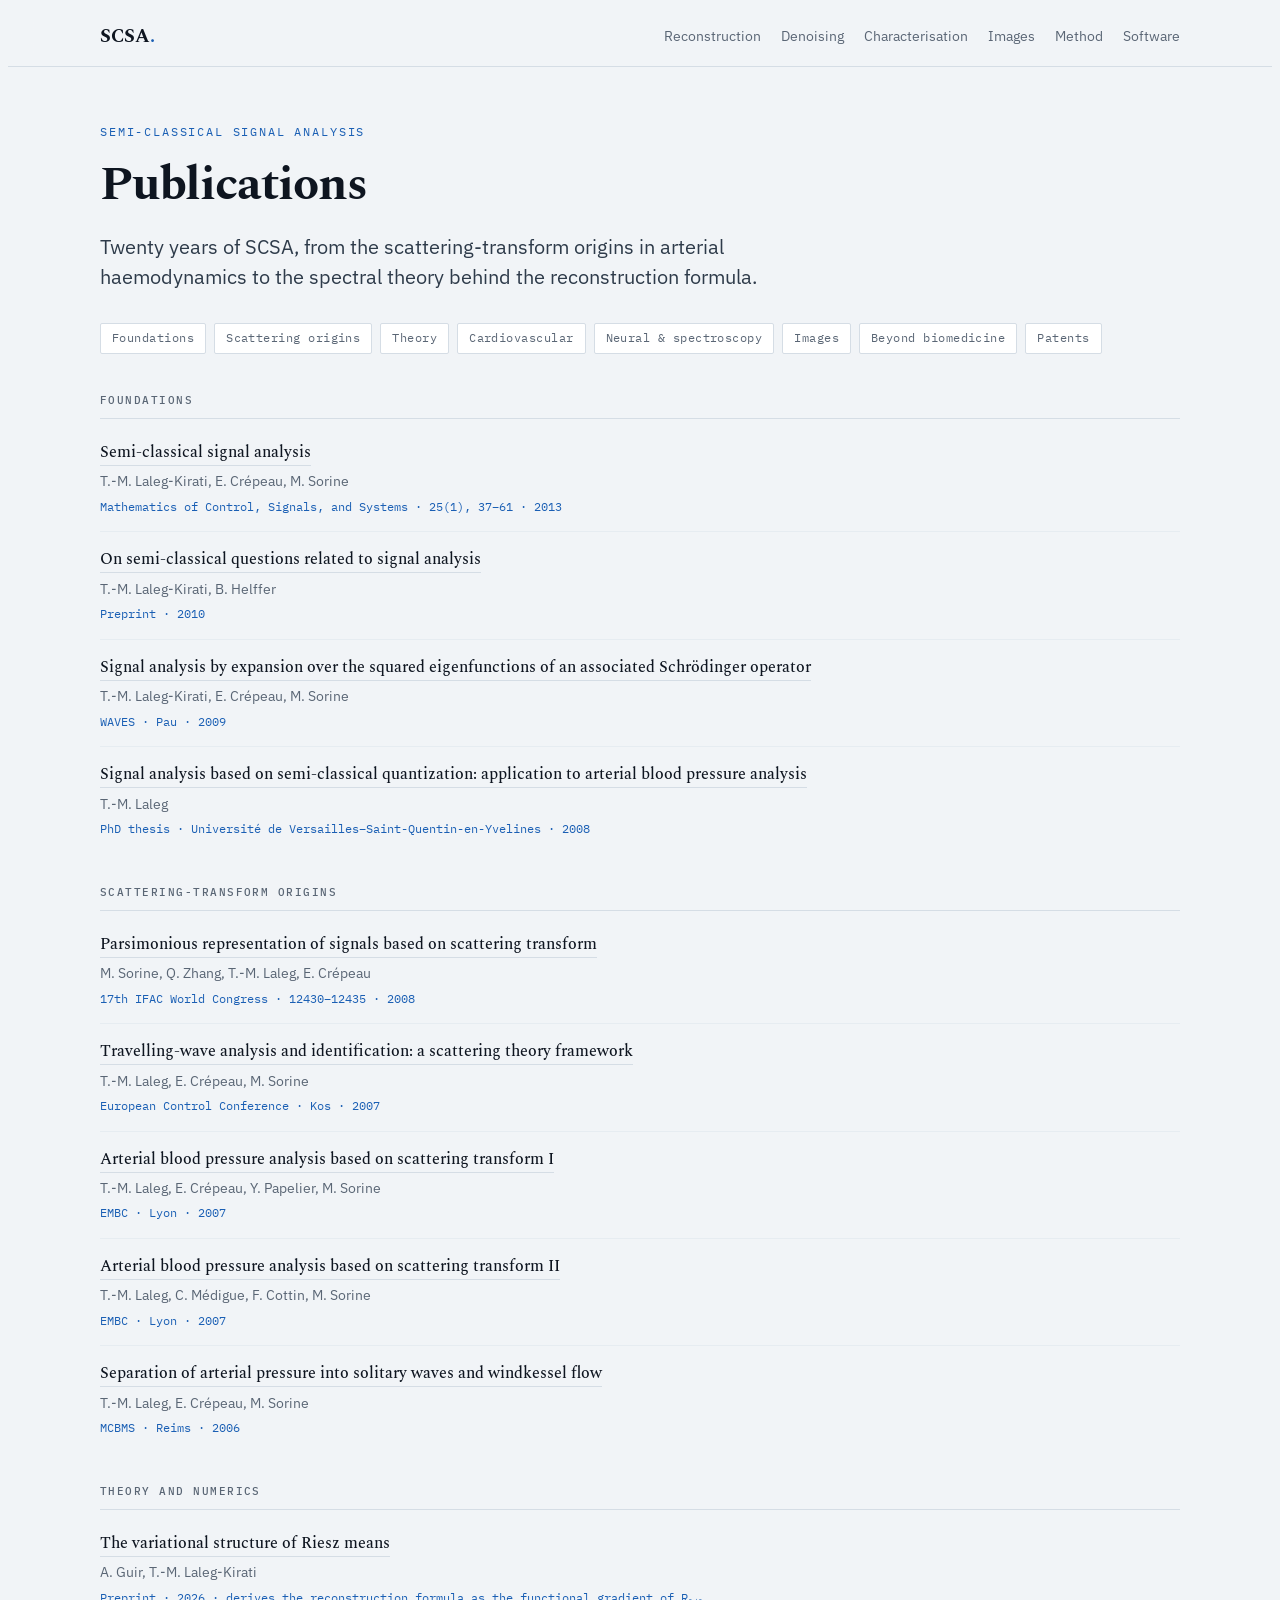
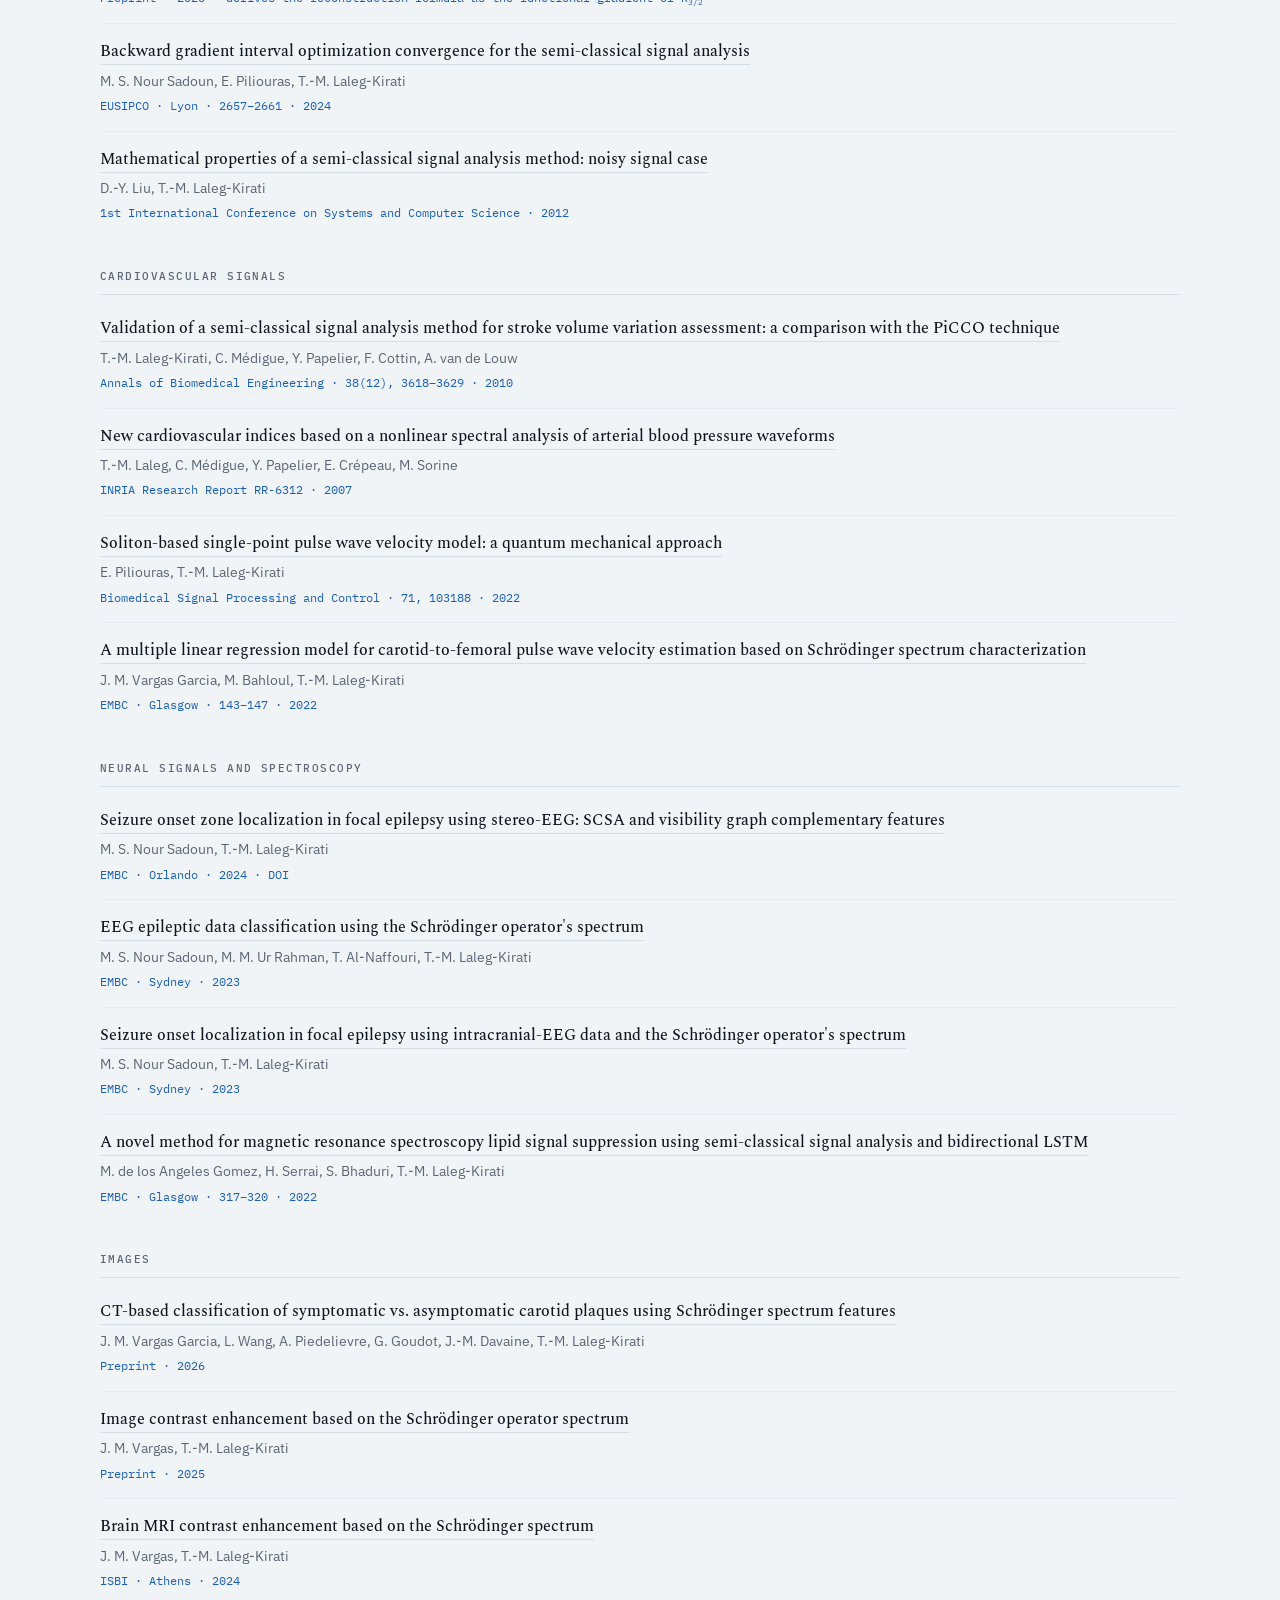
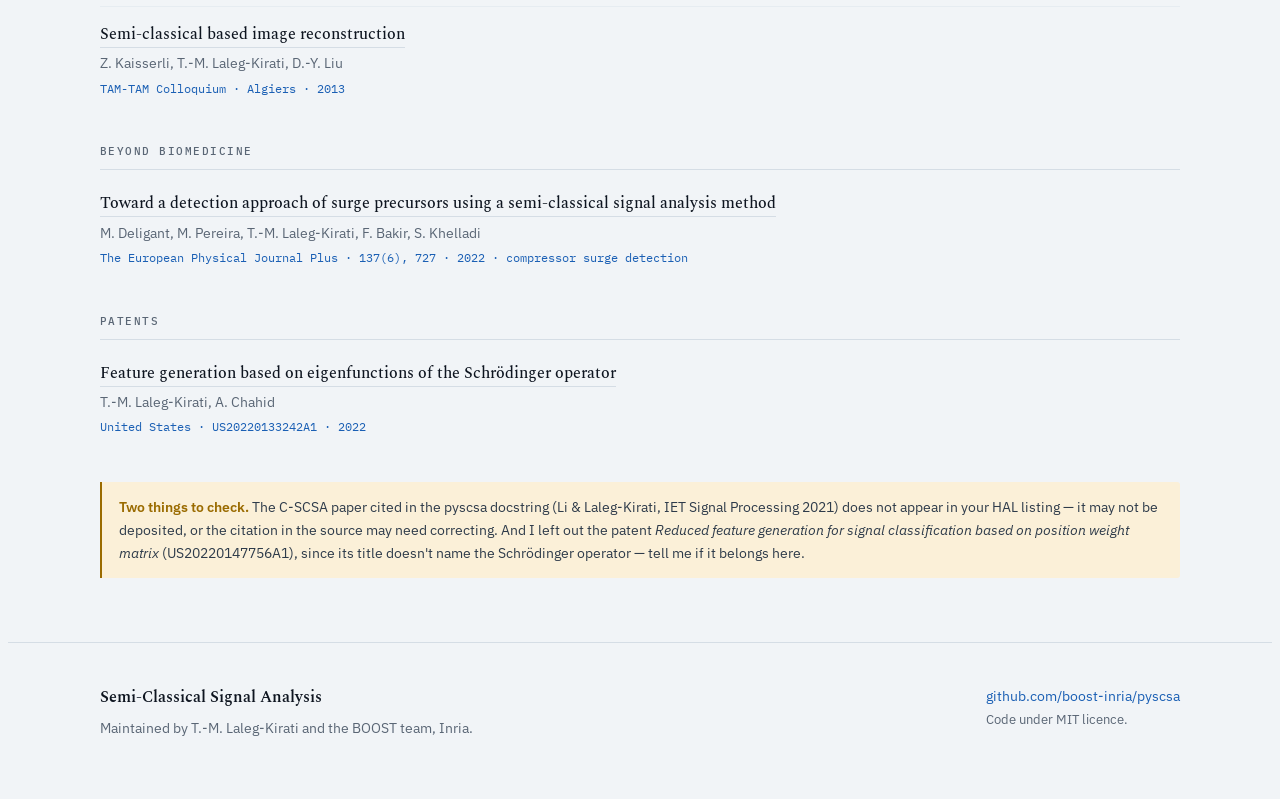
==== publications.html @ a340bfb5 "Add files via upload" ====
<!DOCTYPE html>
<html lang="en">
<head>
<meta charset="utf-8">
<meta name="viewport" content="width=device-width, initial-scale=1, viewport-fit=cover">
<title>SCSA Publications</title>
<meta name="description" content="Complete publication record for Semi-Classical Signal Analysis, 2005 to present.">
<link rel="preconnect" href="https://fonts.googleapis.com">
<link rel="preconnect" href="https://fonts.gstatic.com" crossorigin>
<link rel="stylesheet" href="https://fonts.googleapis.com/css2?family=Spectral:ital,wght@0,400;0,500;0,600;0,700;1,400&family=IBM+Plex+Sans:wght@400;500;600&family=IBM+Plex+Mono:wght@400;500;600&display=swap">
<link rel="stylesheet" href="style.css">

</head>
<body>
<nav class="nav">
  <div class="wrap nav-in">
    <a class="brand" href="index.html">SCSA<em>.</em></a>
    <a class="lnk" href="index.html#recon">Reconstruction</a>
    <a class="lnk" href="index.html#denoise">Denoising</a>
    <a class="lnk" href="index.html#charac">Characterisation</a>
    <a class="lnk" href="index.html#images">Images</a>
    <a class="lnk" href="index.html#method">Method</a>
    <a class="lnk" href="index.html#software">Software</a>
  </div>
</nav>
<header class="hero" style="padding-block:56px 30px">
  <div class="wrap">
    <div class="eyebrow">Semi-Classical Signal Analysis</div>
    <h1 style="font-size:clamp(2rem,4.6vw,3rem);max-width:22ch">Publications</h1>
    <p class="lede">Twenty years of SCSA, from the scattering-transform origins in arterial
      haemodynamics to the spectral theory behind the reconstruction formula.</p>
    <nav class="jump" aria-label="jump to group">
      <a href="#g-foundations">Foundations</a>
      <a href="#g-origins">Scattering origins</a>
      <a href="#g-theory">Theory</a>
      <a href="#g-cardio">Cardiovascular</a>
      <a href="#g-neuro">Neural &amp; spectroscopy</a>
      <a href="#g-images">Images</a>
      <a href="#g-beyond">Beyond biomedicine</a>
      <a href="#g-patents">Patents</a>
    </nav>
  </div>
</header>
<section id="papers" style="border-top:none;padding-top:8px">
  <div class="wrap">
        <div class="pub-group" id="g-foundations">
      <h3>Foundations</h3>
      <div class="pub"><span class="t"><a href="https://dx.doi.org/10.1007/s00498-012-0091-1">Semi-classical signal analysis</a></span>
        <span class="a">T.-M. Laleg-Kirati, E. Crépeau, M. Sorine</span>
        <span class="v">Mathematics of Control, Signals, and Systems · 25(1), 37–61 · 2013</span></div>
      <div class="pub"><span class="t"><a href="https://inria.hal.science/inria-00520773v2">On semi-classical questions related to signal analysis</a></span>
        <span class="a">T.-M. Laleg-Kirati, B. Helffer</span>
        <span class="v">Preprint · 2010</span></div>
      <div class="pub"><span class="t"><a href="https://inria.hal.science/inria-00429507v1">Signal analysis by expansion over the squared eigenfunctions of an associated Schrödinger operator</a></span>
        <span class="a">T.-M. Laleg-Kirati, E. Crépeau, M. Sorine</span>
        <span class="v">WAVES · Pau · 2009</span></div>
      <div class="pub"><span class="t"><a href="https://theses.hal.science/tel-00357309v1">Signal analysis based on semi-classical quantization: application to arterial blood pressure analysis</a></span>
        <span class="a">T.-M. Laleg</span>
        <span class="v">PhD thesis · Université de Versailles–Saint-Quentin-en-Yvelines · 2008</span></div>
    </div>

    <div class="pub-group" id="g-origins">
      <h3>Scattering-transform origins</h3>
      <div class="pub"><span class="t"><a href="https://dx.doi.org/10.3182/20080706-5-KR-1001.02104">Parsimonious representation of signals based on scattering transform</a></span>
        <span class="a">M. Sorine, Q. Zhang, T.-M. Laleg, E. Crépeau</span>
        <span class="v">17th IFAC World Congress · 12430–12435 · 2008</span></div>
      <div class="pub"><span class="t"><a href="https://inria.hal.science/inria-00113626v2">Travelling-wave analysis and identification: a scattering theory framework</a></span>
        <span class="a">T.-M. Laleg, E. Crépeau, M. Sorine</span>
        <span class="v">European Control Conference · Kos · 2007</span></div>
      <div class="pub"><span class="t"><a href="https://inria.hal.science/inria-00139527v2">Arterial blood pressure analysis based on scattering transform I</a></span>
        <span class="a">T.-M. Laleg, E. Crépeau, Y. Papelier, M. Sorine</span>
        <span class="v">EMBC · Lyon · 2007</span></div>
      <div class="pub"><span class="t"><a href="https://inria.hal.science/inria-00139529v2">Arterial blood pressure analysis based on scattering transform II</a></span>
        <span class="a">T.-M. Laleg, C. Médigue, F. Cottin, M. Sorine</span>
        <span class="v">EMBC · Lyon · 2007</span></div>
      <div class="pub"><span class="t"><a href="https://inria.hal.science/inria-00000914v2">Separation of arterial pressure into solitary waves and windkessel flow</a></span>
        <span class="a">T.-M. Laleg, E. Crépeau, M. Sorine</span>
        <span class="v">MCBMS · Reims · 2006</span></div>
    </div>

    <div class="pub-group" id="g-theory">
      <h3>Theory and numerics</h3>
      <div class="pub"><span class="t"><a href="https://hal.science/hal-05659403v1">The variational structure of Riesz means</a></span>
        <span class="a">A. Guir, T.-M. Laleg-Kirati</span>
        <span class="v">Preprint · 2026 · derives the reconstruction formula as the functional gradient of R<sub>3/2</sub></span></div>
      <div class="pub"><span class="t"><a href="https://dx.doi.org/10.23919/EUSIPCO63174.2024.10715029">Backward gradient interval optimization convergence for the semi-classical signal analysis</a></span>
        <span class="a">M. S. Nour Sadoun, E. Piliouras, T.-M. Laleg-Kirati</span>
        <span class="v">EUSIPCO · Lyon · 2657–2661 · 2024</span></div>
      <div class="pub"><span class="t"><a href="https://inria.hal.science/hal-00713408v2">Mathematical properties of a semi-classical signal analysis method: noisy signal case</a></span>
        <span class="a">D.-Y. Liu, T.-M. Laleg-Kirati</span>
        <span class="v">1st International Conference on Systems and Computer Science · 2012</span></div>
    </div>

    <div class="pub-group" id="g-cardio">
      <h3>Cardiovascular signals</h3>
      <div class="pub"><span class="t"><a href="https://dx.doi.org/10.1007/s10439-010-0118-z">Validation of a semi-classical signal analysis method for stroke volume variation assessment: a comparison with the PiCCO technique</a></span>
        <span class="a">T.-M. Laleg-Kirati, C. Médigue, Y. Papelier, F. Cottin, A. van de Louw</span>
        <span class="v">Annals of Biomedical Engineering · 38(12), 3618–3629 · 2010</span></div>
      <div class="pub"><span class="t"><a href="https://inria.hal.science/inria-00175816v2">New cardiovascular indices based on a nonlinear spectral analysis of arterial blood pressure waveforms</a></span>
        <span class="a">T.-M. Laleg, C. Médigue, Y. Papelier, E. Crépeau, M. Sorine</span>
        <span class="v">INRIA Research Report RR-6312 · 2007</span></div>
      <div class="pub"><span class="t"><a href="https://dx.doi.org/10.1016/j.bspc.2021.103188">Soliton-based single-point pulse wave velocity model: a quantum mechanical approach</a></span>
        <span class="a">E. Piliouras, T.-M. Laleg-Kirati</span>
        <span class="v">Biomedical Signal Processing and Control · 71, 103188 · 2022</span></div>
      <div class="pub"><span class="t"><a href="https://dx.doi.org/10.1109/EMBC48229.2022.9871031">A multiple linear regression model for carotid-to-femoral pulse wave velocity estimation based on Schrödinger spectrum characterization</a></span>
        <span class="a">J. M. Vargas Garcia, M. Bahloul, T.-M. Laleg-Kirati</span>
        <span class="v">EMBC · Glasgow · 143–147 · 2022</span></div>
    </div>

    <div class="pub-group" id="g-neuro">
      <h3>Neural signals and spectroscopy</h3>
      <div class="pub"><span class="t"><a href="https://hal.science/hal-05141073v1">Seizure onset zone localization in focal epilepsy using stereo-EEG: SCSA and visibility graph complementary features</a></span>
        <span class="a">M. S. Nour Sadoun, T.-M. Laleg-Kirati</span>
        <span class="v">EMBC · Orlando · 2024 · <a href="https://dx.doi.org/10.1109/embc53108.2024.10782524">DOI</a></span></div>
      <div class="pub"><span class="t"><a href="https://dx.doi.org/10.1109/EMBC40787.2023.10340881">EEG epileptic data classification using the Schrödinger operator's spectrum</a></span>
        <span class="a">M. S. Nour Sadoun, M. M. Ur Rahman, T. Al-Naffouri, T.-M. Laleg-Kirati</span>
        <span class="v">EMBC · Sydney · 2023</span></div>
      <div class="pub"><span class="t"><a href="https://dx.doi.org/10.1109/EMBC40787.2023.10339987">Seizure onset localization in focal epilepsy using intracranial-EEG data and the Schrödinger operator's spectrum</a></span>
        <span class="a">M. S. Nour Sadoun, T.-M. Laleg-Kirati</span>
        <span class="v">EMBC · Sydney · 2023</span></div>
      <div class="pub"><span class="t"><a href="https://dx.doi.org/10.1109/EMBC48229.2022.9871645">A novel method for magnetic resonance spectroscopy lipid signal suppression using semi-classical signal analysis and bidirectional LSTM</a></span>
        <span class="a">M. de los Angeles Gomez, H. Serrai, S. Bhaduri, T.-M. Laleg-Kirati</span>
        <span class="v">EMBC · Glasgow · 317–320 · 2022</span></div>
    </div>

    <div class="pub-group" id="g-images">
      <h3>Images</h3>
      <div class="pub"><span class="t"><a href="https://hal.science/hal-05448176v1">CT-based classification of symptomatic vs. asymptomatic carotid plaques using Schrödinger spectrum features</a></span>
        <span class="a">J. M. Vargas Garcia, L. Wang, A. Piedelievre, G. Goudot, J.-M. Davaine, T.-M. Laleg-Kirati</span>
        <span class="v">Preprint · 2026</span></div>
      <div class="pub"><span class="t"><a href="https://hal.science/hal-05138807v1">Image contrast enhancement based on the Schrödinger operator spectrum</a></span>
        <span class="a">J. M. Vargas, T.-M. Laleg-Kirati</span>
        <span class="v">Preprint · 2025</span></div>
      <div class="pub"><span class="t"><a href="https://dx.doi.org/10.1109/ISBI56570.2024.10635563">Brain MRI contrast enhancement based on the Schrödinger spectrum</a></span>
        <span class="a">J. M. Vargas, T.-M. Laleg-Kirati</span>
        <span class="v">ISBI · Athens · 2024</span></div>
      <div class="pub"><span class="t"><a href="https://inria.hal.science/hal-00795302v2">Semi-classical based image reconstruction</a></span>
        <span class="a">Z. Kaisserli, T.-M. Laleg-Kirati, D.-Y. Liu</span>
        <span class="v">TAM-TAM Colloquium · Algiers · 2013</span></div>
    </div>

    <div class="pub-group" id="g-beyond">
      <h3>Beyond biomedicine</h3>
      <div class="pub"><span class="t"><a href="https://dx.doi.org/10.1140/epjp/s13360-022-02923-0">Toward a detection approach of surge precursors using a semi-classical signal analysis method</a></span>
        <span class="a">M. Deligant, M. Pereira, T.-M. Laleg-Kirati, F. Bakir, S. Khelladi</span>
        <span class="v">The European Physical Journal Plus · 137(6), 727 · 2022 · compressor surge detection</span></div>
    </div>

    <div class="pub-group" id="g-patents">
      <h3>Patents</h3>
      <div class="pub"><span class="t"><a href="https://hal.science/hal-03969837v1">Feature generation based on eigenfunctions of the Schrödinger operator</a></span>
        <span class="a">T.-M. Laleg-Kirati, A. Chahid</span>
        <span class="v">United States · US20220133242A1 · 2022</span></div>
    </div>

    <div class="todo"><b>Two things to check.</b> The C-SCSA paper cited in the pyscsa docstring
      (Li &amp; Laleg-Kirati, IET Signal Processing 2021) does not appear in your HAL listing — it may
      not be deposited, or the citation in the source may need correcting. And I left out the patent
      <i>Reduced feature generation for signal classification based on position weight matrix</i>
      (US20220147756A1), since its title doesn't name the Schrödinger operator — tell me if it belongs
      here.</div>
  </div>
</section>
<footer>
  <div class="wrap foot-in">
    <div><div style="font-family:var(--serif);font-weight:600;color:var(--ink);font-size:1.02rem;margin-bottom:5px">Semi-Classical Signal Analysis</div>
      <div>Maintained by T.-M. Laleg-Kirati and the BOOST team, Inria.</div></div>
    <div><a href="https://github.com/boost-inria/pyscsa">github.com/boost-inria/pyscsa</a><br>
      <span style="font-size:.82rem">Code under MIT licence.</span></div>
  </div>
</footer>

</body>
</html>
---- style.css ----
:root{
  --ground:#F1F4F7; --surface:#FFFFFF; --surface-2:#E7ECF1;
  --ink:#0E1520; --ink-soft:#2E3B4A; --muted:#5A6675;
  --line:#D5DDE5; --line-soft:#E6ECF1;
  --accent:#1A5FB4; --accent-soft:#E2EDF9;
  --accent-2:#C1440E; --accent-2-soft:#F9E8E0;
  --warn:#9A6B00; --warn-soft:#FBF0D8;
  --panel:#0A0F17; --panel-2:#101823; --panel-3:#16202D; --panel-line:#1F2C3B;
  --panel-ink:#DCE6F0; --panel-muted:#76889C;
  --c1:#57C4F5; --c2:#43D1C0; --c3:#67E3A0; --c4:#9FAEF7; --c5:#CE8CEA; --c6:#F5A76B;
  --shadow:0 1px 2px rgba(14,21,32,.04),0 10px 30px -16px rgba(14,21,32,.22);
  --shadow-lg:0 2px 4px rgba(14,21,32,.06),0 24px 60px -28px rgba(14,21,32,.4);
  --mono:"IBM Plex Mono",ui-monospace,SFMono-Regular,Menlo,monospace;
  --sans:"IBM Plex Sans",system-ui,-apple-system,"Segoe UI",sans-serif;
  --serif:"Spectral",Georgia,"Times New Roman",serif;
}
@media (prefers-color-scheme:dark){:root:not([data-theme="light"]){
  --ground:#090D13; --surface:#111A24; --surface-2:#18222E;
  --ink:#E7EDF4; --ink-soft:#BFCAD7; --muted:#8A98A8;
  --line:#233040; --line-soft:#1A2531;
  --accent:#68A8EC; --accent-soft:#122539;
  --accent-2:#F0855A; --accent-2-soft:#2E1A12;
  --warn:#D9A441; --warn-soft:#2A2213;
  --shadow:0 1px 2px rgba(0,0,0,.5),0 10px 30px -16px rgba(0,0,0,.8);
  --shadow-lg:0 2px 4px rgba(0,0,0,.5),0 24px 60px -28px rgba(0,0,0,.9);
}}
:root[data-theme="dark"]{
  --ground:#090D13; --surface:#111A24; --surface-2:#18222E;
  --ink:#E7EDF4; --ink-soft:#BFCAD7; --muted:#8A98A8;
  --line:#233040; --line-soft:#1A2531;
  --accent:#68A8EC; --accent-soft:#122539;
  --accent-2:#F0855A; --accent-2-soft:#2E1A12;
  --warn:#D9A441; --warn-soft:#2A2213;
  --shadow:0 1px 2px rgba(0,0,0,.5),0 10px 30px -16px rgba(0,0,0,.8);
  --shadow-lg:0 2px 4px rgba(0,0,0,.5),0 24px 60px -28px rgba(0,0,0,.9);
}
*{box-sizing:border-box}
body{background:var(--ground);color:var(--ink);font-family:var(--sans);font-size:16px;line-height:1.62;-webkit-font-smoothing:antialiased}
.wrap{max-width:1120px;margin:0 auto;padding-inline:20px}

.nav{position:sticky;top:env(safe-area-inset-top,0px);z-index:50;background:color-mix(in srgb,var(--ground) 86%,transparent);backdrop-filter:blur(12px);border-bottom:1px solid var(--line)}
.nav-in{display:flex;align-items:center;gap:20px;min-height:58px;flex-wrap:wrap}
.brand{font-family:var(--serif);font-weight:700;font-size:19px;color:var(--ink);text-decoration:none;margin-right:auto;letter-spacing:-.015em}
.brand em{font-style:normal;color:var(--accent)}
.nav a.lnk{font-size:13.5px;color:var(--muted);text-decoration:none;padding:4px 0;border-bottom:1.5px solid transparent;transition:color .14s,border-color .14s}
.nav a.lnk:hover{color:var(--accent);border-bottom-color:var(--accent)}

.hero{padding-block:70px 46px}
.eyebrow{font-family:var(--mono);font-size:11.5px;letter-spacing:.16em;text-transform:uppercase;color:var(--accent);margin-bottom:18px}
h1{font-family:var(--serif);font-weight:700;letter-spacing:-.025em;font-size:clamp(2.3rem,5.8vw,3.9rem);line-height:1.04;margin:0 0 22px;text-wrap:balance;max-width:17ch}
h1 em{font-style:italic;font-weight:400;color:var(--accent)}
.lede{font-size:clamp(1.05rem,2.1vw,1.24rem);color:var(--ink-soft);max-width:60ch;margin:0 0 30px;line-height:1.56}
.lede b{color:var(--ink);font-weight:600}
.hero-formula{display:flex;align-items:center;gap:18px;flex-wrap:wrap;padding-top:26px;border-top:1px solid var(--line)}
.hero-formula .eq{font-family:var(--serif);font-size:1.38rem;white-space:nowrap}
.hero-formula .cap{font-family:var(--mono);font-size:11px;color:var(--muted);letter-spacing:.08em;text-transform:uppercase}
sub,sup{font-size:.66em}

section{padding-block:64px;border-top:1px solid var(--line)}
.sec-head{margin-bottom:32px;max-width:72ch}
.sec-num{font-family:var(--mono);font-size:11.5px;letter-spacing:.16em;color:var(--accent);text-transform:uppercase;display:block;margin-bottom:10px}
h2{font-family:var(--serif);font-weight:600;letter-spacing:-.018em;font-size:clamp(1.65rem,3.3vw,2.3rem);line-height:1.12;margin:0 0 12px;text-wrap:balance}
h3{font-family:var(--serif);font-weight:600;font-size:1.18rem;margin:0 0 9px;letter-spacing:-.01em}
.sec-sub{color:var(--muted);margin:0;font-size:1rem}
p{margin:0 0 15px}p:last-child{margin-bottom:0}

/* instrument */
.instrument{background:var(--panel);border-radius:6px;box-shadow:var(--shadow-lg);overflow:hidden;color:var(--panel-ink)}
.ibar{display:flex;gap:24px;align-items:center;flex-wrap:wrap;padding:15px 20px;background:var(--panel-2);border-bottom:1px solid var(--panel-line)}
.grp{display:flex;gap:5px;flex-wrap:wrap;align-items:center}
.grp>.glab{font-family:var(--mono);font-size:10.5px;letter-spacing:.11em;text-transform:uppercase;color:var(--panel-muted);margin-right:3px}
.pbtn{font-family:var(--sans);font-size:12.5px;font-weight:500;padding:6px 13px;border-radius:3px;cursor:pointer;background:transparent;color:var(--panel-muted);border:1px solid var(--panel-line);transition:all .14s}
.pbtn:hover{border-color:var(--c1);color:var(--c1)}
.pbtn[aria-pressed="true"]{background:var(--c1);border-color:var(--c1);color:#06111C;font-weight:600}
.pbtn.act{border-color:var(--c3);color:var(--c3)}
.pbtn.act:hover{background:var(--c3);color:#06111C}
.ctl{display:flex;align-items:center;gap:11px;flex:1 1 220px;min-width:0}
.ctl label{font-family:var(--mono);font-size:11.5px;color:var(--panel-muted);white-space:nowrap;letter-spacing:.05em}
.slider{flex:1;min-width:80px;cursor:pointer;accent-color:var(--c1);background:transparent}
.val{font-family:var(--mono);font-size:13px;color:var(--panel-ink);min-width:52px;text-align:right;font-variant-numeric:tabular-nums}
.pbtn:focus-visible,.slider:focus-visible{outline:2px solid var(--c1);outline-offset:2px}
.panels{padding:18px 20px 4px}
.ptitle{display:flex;justify-content:space-between;align-items:baseline;gap:14px;flex-wrap:wrap;margin-bottom:8px}
.ptitle .nm{font-family:var(--mono);font-size:11px;letter-spacing:.12em;text-transform:uppercase;color:var(--panel-muted)}
.legend{display:flex;gap:15px;flex-wrap:wrap}
.lg{display:inline-flex;align-items:center;gap:6px;font-size:11.5px;color:var(--panel-muted);font-family:var(--mono)}
.sw{width:16px;height:2.5px;border-radius:2px;flex:none}
.sw.dash{background:repeating-linear-gradient(90deg,currentColor 0 4px,transparent 4px 7px)}
canvas{display:block;width:100%;height:auto;max-width:100%}
.cwrap{margin-bottom:20px}
.duo{display:grid;grid-template-columns:1fr 1fr;gap:20px}
.flag{display:inline-flex;align-items:center;gap:7px;font-family:var(--mono);font-size:11px;letter-spacing:.06em;padding:3px 9px;border-radius:2px;text-transform:uppercase}
.flag.ok{background:rgba(103,227,160,.15);color:#67E3A0}
.flag.warn{background:rgba(245,167,107,.16);color:#F5A76B}
.flag.idle{background:rgba(124,141,163,.14);color:var(--panel-muted)}
.readouts{display:grid;grid-template-columns:repeat(auto-fit,minmax(132px,1fr));gap:1px;background:var(--panel-line);border-top:1px solid var(--panel-line)}
.ro{background:var(--panel-2);padding:14px 20px}
.ro .k{font-family:var(--mono);font-size:10px;letter-spacing:.11em;text-transform:uppercase;color:var(--panel-muted);display:block;margin-bottom:4px}
.ro .v{font-family:var(--mono);font-size:1.3rem;font-weight:500;color:var(--panel-ink);font-variant-numeric:tabular-nums;line-height:1.15}
.ro .v small{font-size:.58em;color:var(--panel-muted);font-weight:400}
.ro.hl .v{color:var(--c3)}
.inote{padding:14px 20px;background:var(--panel-3);font-size:13px;color:var(--panel-muted);line-height:1.55;border-top:1px solid var(--panel-line)}
.inote b{color:var(--panel-ink);font-weight:500}
.imgrow{display:grid;grid-template-columns:1fr 1fr;gap:20px;padding:18px 20px 6px}
.imgbox{text-align:center}
.imgbox img{width:100%;max-width:280px;image-rendering:pixelated;border:1px solid var(--panel-line);border-radius:3px;background:#000}
.imgbox .cap{font-family:var(--mono);font-size:11px;letter-spacing:.09em;text-transform:uppercase;color:var(--panel-muted);margin-top:9px;display:block}

/* provenance strip */
.prov{display:flex;gap:10px;align-items:flex-start;background:var(--accent-soft);border-left:2px solid var(--accent);padding:13px 16px;font-size:.86rem;color:var(--ink-soft);border-radius:0 3px 3px 0;margin-top:20px}
.prov code{font-family:var(--mono);font-size:.92em;background:var(--surface);padding:1px 5px;border-radius:2px}

/* steps + tiers */
.steps{display:grid;grid-template-columns:repeat(3,1fr);border-top:1px solid var(--line)}
.step{padding:26px 26px 26px 0;border-right:1px solid var(--line)}
.step:last-child{border-right:none;padding-right:0}
.step:not(:first-child){padding-left:26px}
.step .n{font-family:var(--mono);font-size:11px;letter-spacing:.14em;color:var(--accent);display:block;margin-bottom:10px}
.step h3{font-size:1.05rem;margin-bottom:7px}
.step p{font-size:.92rem;color:var(--muted)}
.tiers{display:grid;grid-template-columns:1fr 1fr;border:1px solid var(--line);border-radius:5px;overflow:hidden;background:var(--surface)}
.tier{padding:32px 30px 34px}
.tier.math{background:var(--surface-2);border-left:1px solid var(--line)}
.tier-tag{font-family:var(--mono);font-size:10px;letter-spacing:.14em;text-transform:uppercase;display:inline-block;padding:4px 9px;border-radius:2px;margin-bottom:16px;font-weight:500}
.tier-tag.plain{background:var(--accent-soft);color:var(--accent)}
.tier-tag.tech{background:var(--accent-2-soft);color:var(--accent-2)}
.tier p{font-size:.95rem}
.pull{font-family:var(--serif);font-size:1.2rem;line-height:1.42;color:var(--ink);font-style:italic;margin:0 0 18px;text-wrap:balance}
.eqblock{font-family:var(--serif);font-size:1.08rem;text-align:center;padding:16px 12px;margin:18px 0;background:var(--surface);border:1px solid var(--line);border-radius:3px;overflow-x:auto}
.deflist{margin:18px 0 0;padding:0;list-style:none;font-size:.87rem}
.deflist li{display:flex;gap:12px;padding:6px 0;border-top:1px solid var(--line-soft)}
.deflist .sym{font-family:var(--serif);color:var(--accent);min-width:36px;font-style:italic;flex:none}
.deflist .txt{color:var(--muted)}
.apps{display:grid;grid-template-columns:repeat(auto-fit,minmax(230px,1fr));gap:1px;background:var(--line);border:1px solid var(--line);border-radius:5px;overflow:hidden}
.app{background:var(--surface);padding:24px 22px}
.app .tagline{font-family:var(--mono);font-size:10px;letter-spacing:.12em;text-transform:uppercase;color:var(--accent);margin-bottom:9px}
.app h3{font-size:1.03rem;margin-bottom:7px}
.app p{font-size:.9rem;color:var(--muted)}
.sw-grid{display:grid;grid-template-columns:repeat(auto-fit,minmax(240px,1fr));gap:18px}
.sw-card{background:var(--surface);border:1px solid var(--line);border-radius:5px;padding:22px;display:flex;flex-direction:column;gap:9px;transition:border-color .15s,transform .15s}
.sw-card:hover{border-color:var(--accent);transform:translateY(-2px)}
.sw-card .lang{font-family:var(--mono);font-size:10.5px;letter-spacing:.12em;text-transform:uppercase;color:var(--accent-2)}
.sw-card h3{font-size:1.04rem;margin:0}
.sw-card p{font-size:.88rem;color:var(--muted);flex:1}
.sw-card a{font-family:var(--mono);font-size:12px;color:var(--accent);text-decoration:none;border-bottom:1px solid currentColor;align-self:flex-start;padding-bottom:1px}
.pub-group{margin-bottom:30px}.pub-group:last-child{margin-bottom:0}
.pub-group>h3{font-family:var(--mono);font-size:10.5px;font-weight:500;letter-spacing:.14em;text-transform:uppercase;color:var(--muted);margin-bottom:6px;padding-bottom:9px;border-bottom:1px solid var(--line)}
.pub{padding:15px 0;border-bottom:1px solid var(--line-soft);font-size:.94rem}
.pub:last-child{border-bottom:none}
.pub .t{color:var(--ink);font-weight:500;display:block;margin-bottom:3px;font-family:var(--serif);font-size:1.02rem}
.pub .t a{color:inherit;text-decoration:none;border-bottom:1px solid var(--line);transition:color .14s,border-color .14s}
.pub .t a:hover{color:var(--accent);border-bottom-color:var(--accent)}
.pub .v a{color:var(--accent);text-decoration:none;border-bottom:1px solid transparent}
.pub .v a:hover{border-bottom-color:currentColor}
.pub .a{color:var(--muted);font-size:.87rem}
.pub .v{font-family:var(--mono);font-size:11.5px;color:var(--accent);display:block;margin-top:4px}
.todo{background:var(--warn-soft);border-left:2px solid var(--warn);padding:14px 17px;font-size:.88rem;color:var(--ink-soft);margin-top:20px;border-radius:0 3px 3px 0}
.todo b{color:var(--warn);font-weight:600}
.people{display:grid;grid-template-columns:repeat(auto-fill,minmax(220px,1fr));gap:1px;background:var(--line);border:1px solid var(--line);border-radius:5px;overflow:hidden}
.person{background:var(--surface);padding:15px 18px;display:flex;flex-direction:column;gap:2px}
.person .nm{font-family:var(--serif);font-size:1rem;color:var(--ink);font-weight:500;line-height:1.3}
.person .ar{font-family:var(--mono);font-size:10.5px;letter-spacing:.05em;color:var(--muted)}
footer{padding-block:42px 52px;font-size:.87rem;color:var(--muted);border-top:1px solid var(--line)}
.foot-in{display:flex;justify-content:space-between;gap:24px;flex-wrap:wrap;align-items:flex-start}
footer a{color:var(--accent);text-decoration:none;border-bottom:1px solid transparent}
footer a:hover{border-bottom-color:currentColor}
@media (max-width:820px){
  .tiers,.duo,.imgrow{grid-template-columns:1fr}
  .tier.math{border-left:none;border-top:1px solid var(--line)}
  .steps{grid-template-columns:1fr}
  .step{border-right:none;border-bottom:1px solid var(--line);padding:22px 0}
  .step:not(:first-child){padding-left:0}
  .step:last-child{border-bottom:none}
  section{padding-block:46px}.hero{padding-block:46px 32px}
}
@media (prefers-reduced-motion:reduce){*{transition:none!important;animation:none!important}}

/* ---- multi-page additions ---- */
.morelink{font-family:var(--mono);font-size:13px;color:var(--accent);text-decoration:none;
  border-bottom:1px solid currentColor;padding-bottom:2px}
.morelink:hover{color:var(--accent-2)}
.jump{display:flex;flex-wrap:wrap;gap:8px;margin-top:24px}
.jump a{font-family:var(--mono);font-size:11.5px;letter-spacing:.04em;color:var(--muted);
  text-decoration:none;border:1px solid var(--line);border-radius:2px;padding:5px 11px;
  transition:all .14s;background:var(--surface)}
.jump a:hover{color:var(--accent);border-color:var(--accent)}
.pub-group{scroll-margin-top:80px}
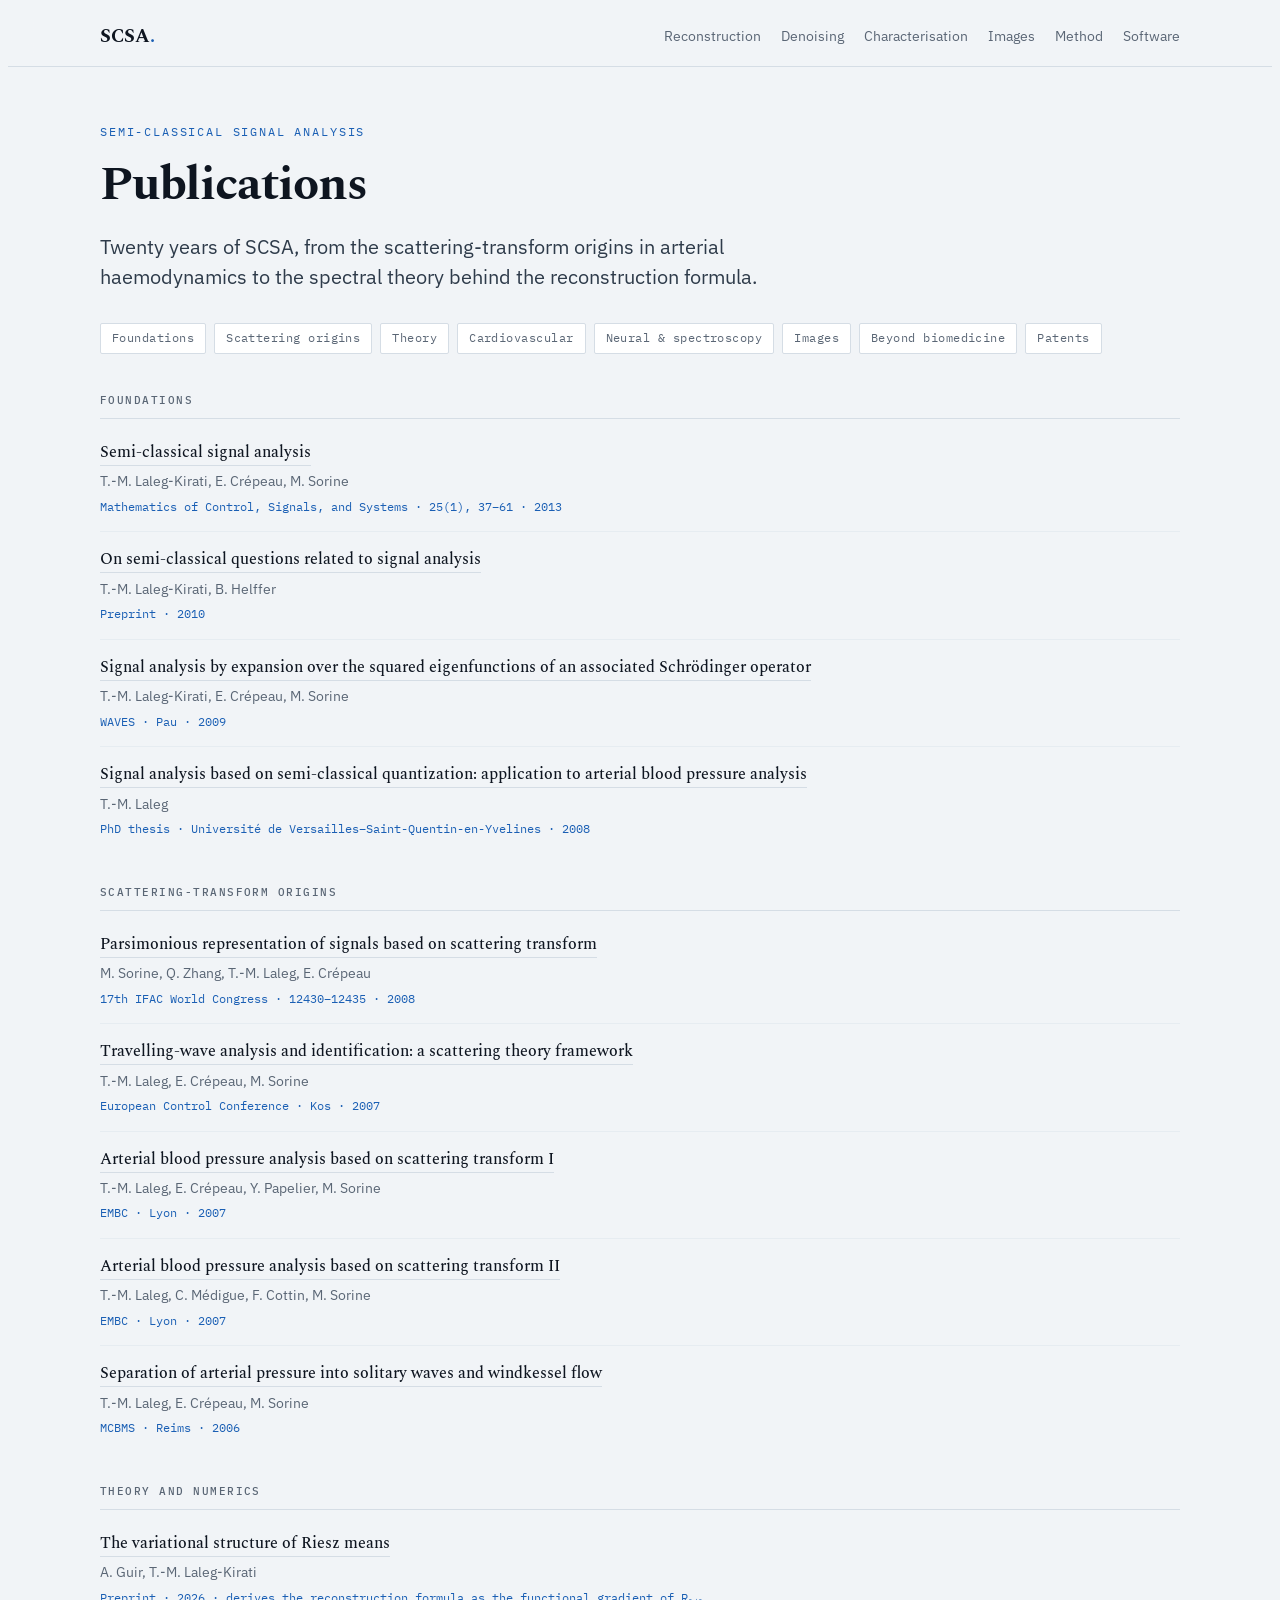
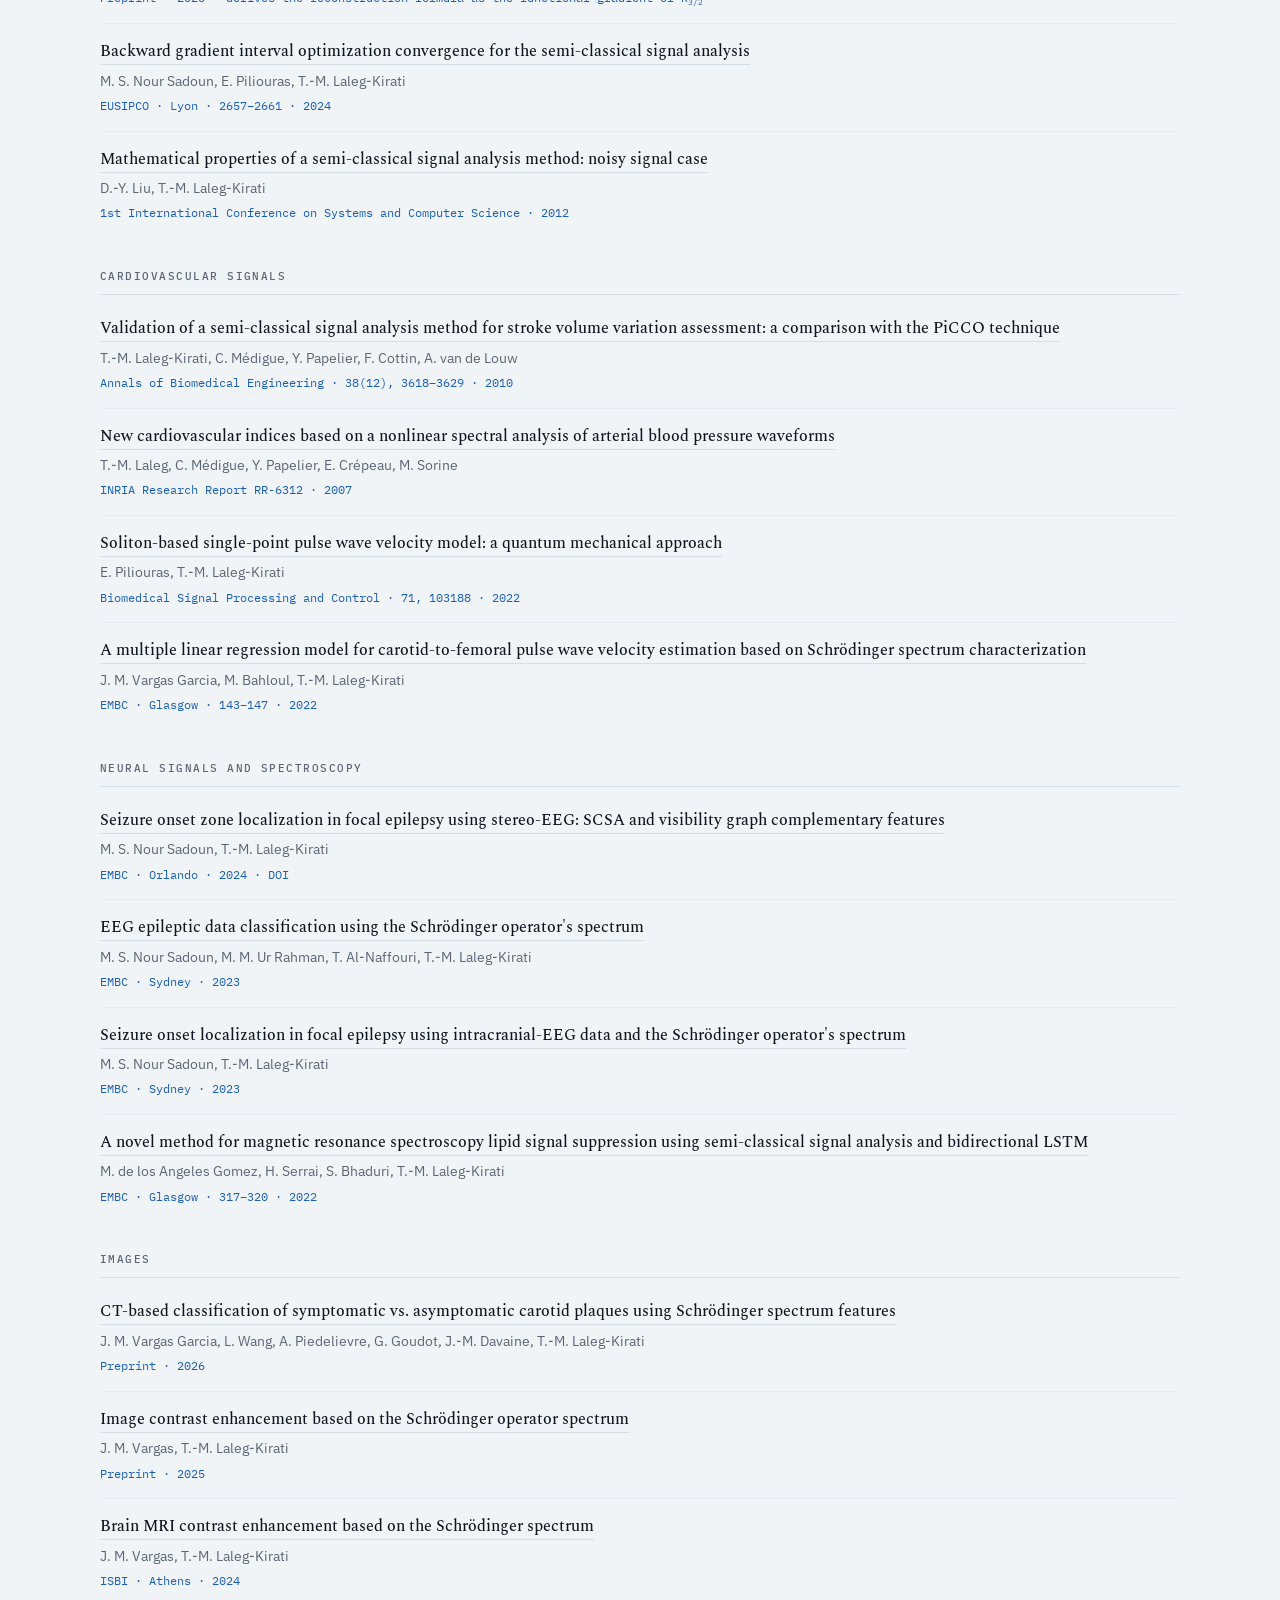
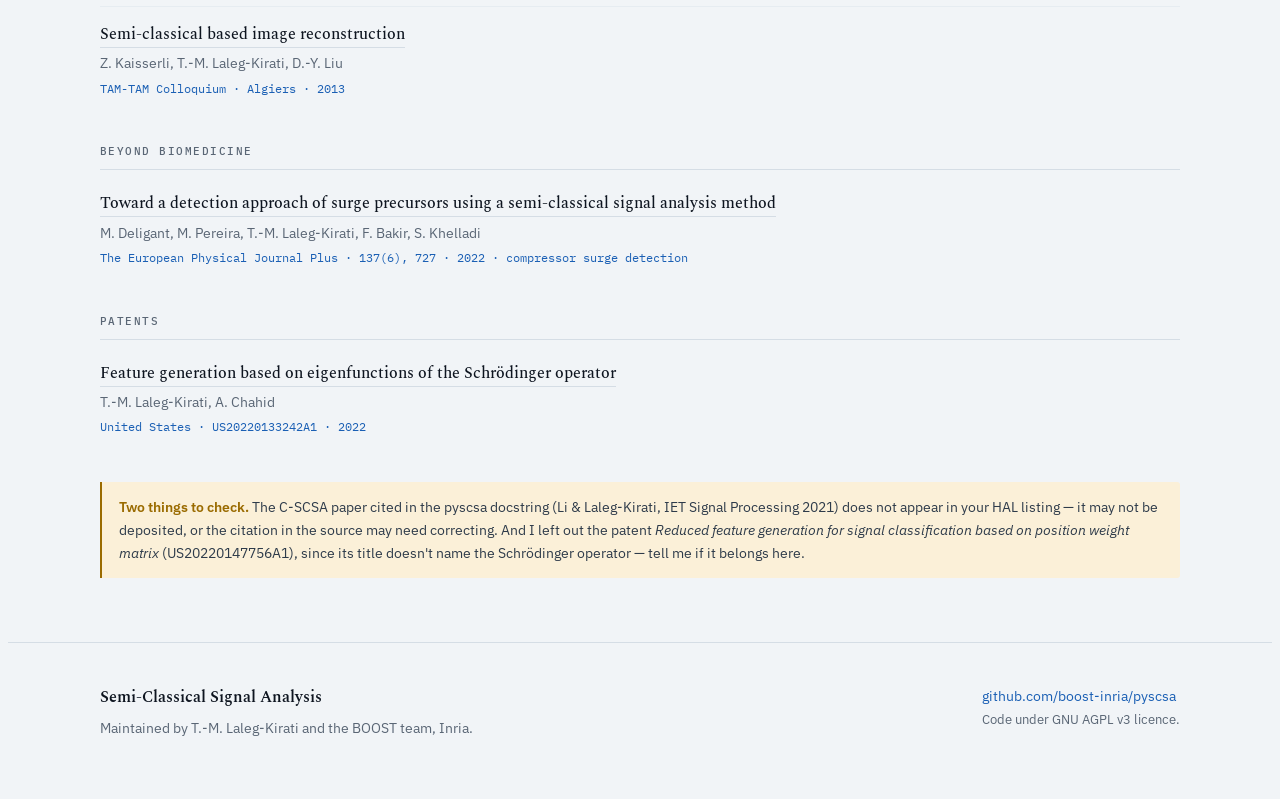
==== commit ef063f28: "Update publications.html" ====
--- a/publications.html
+++ b/publications.html
@@ -166,7 +166,7 @@
     <div><div style="font-family:var(--serif);font-weight:600;color:var(--ink);font-size:1.02rem;margin-bottom:5px">Semi-Classical Signal Analysis</div>
       <div>Maintained by T.-M. Laleg-Kirati and the BOOST team, Inria.</div></div>
     <div><a href="https://github.com/boost-inria/pyscsa">github.com/boost-inria/pyscsa</a><br>
-      <span style="font-size:.82rem">Code under MIT licence.</span></div>
+      <span style="font-size:.82rem">Code under GNU AGPL v3 licence.</span></div>
   </div>
 </footer>
 
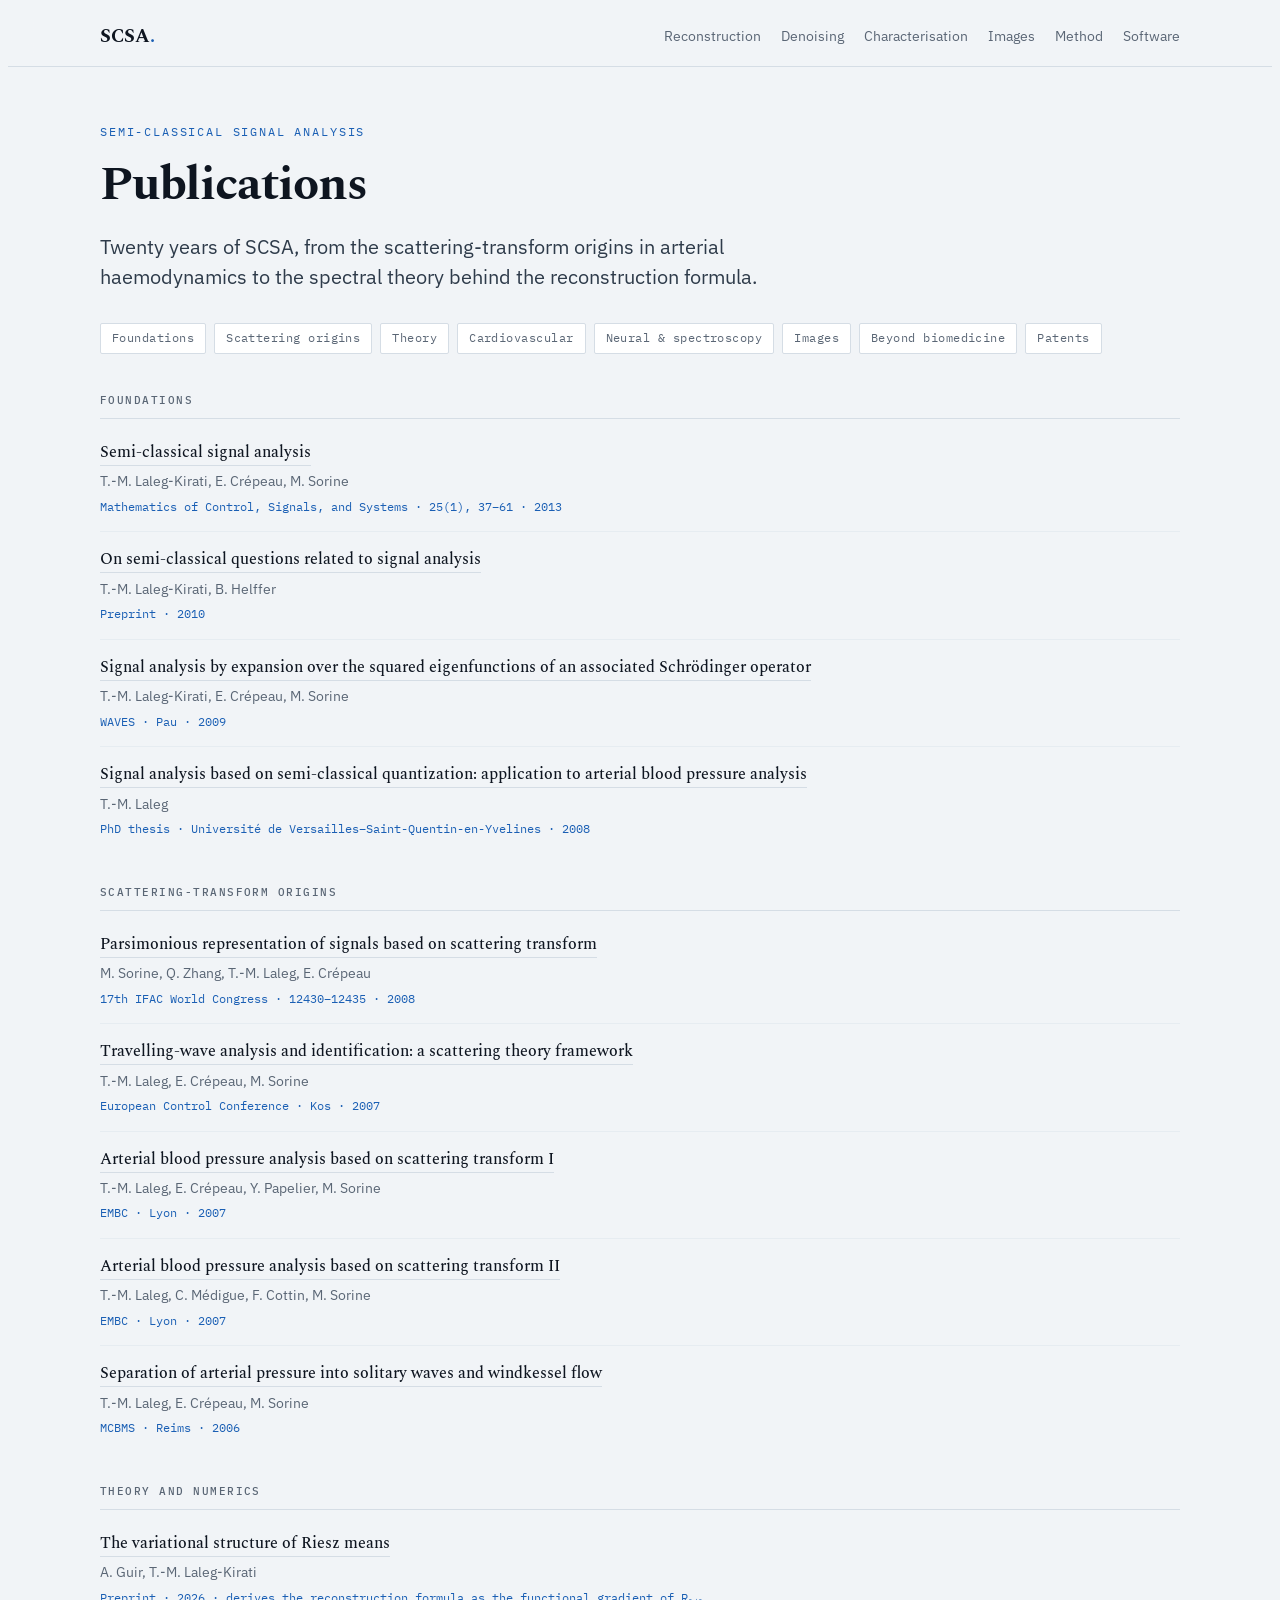
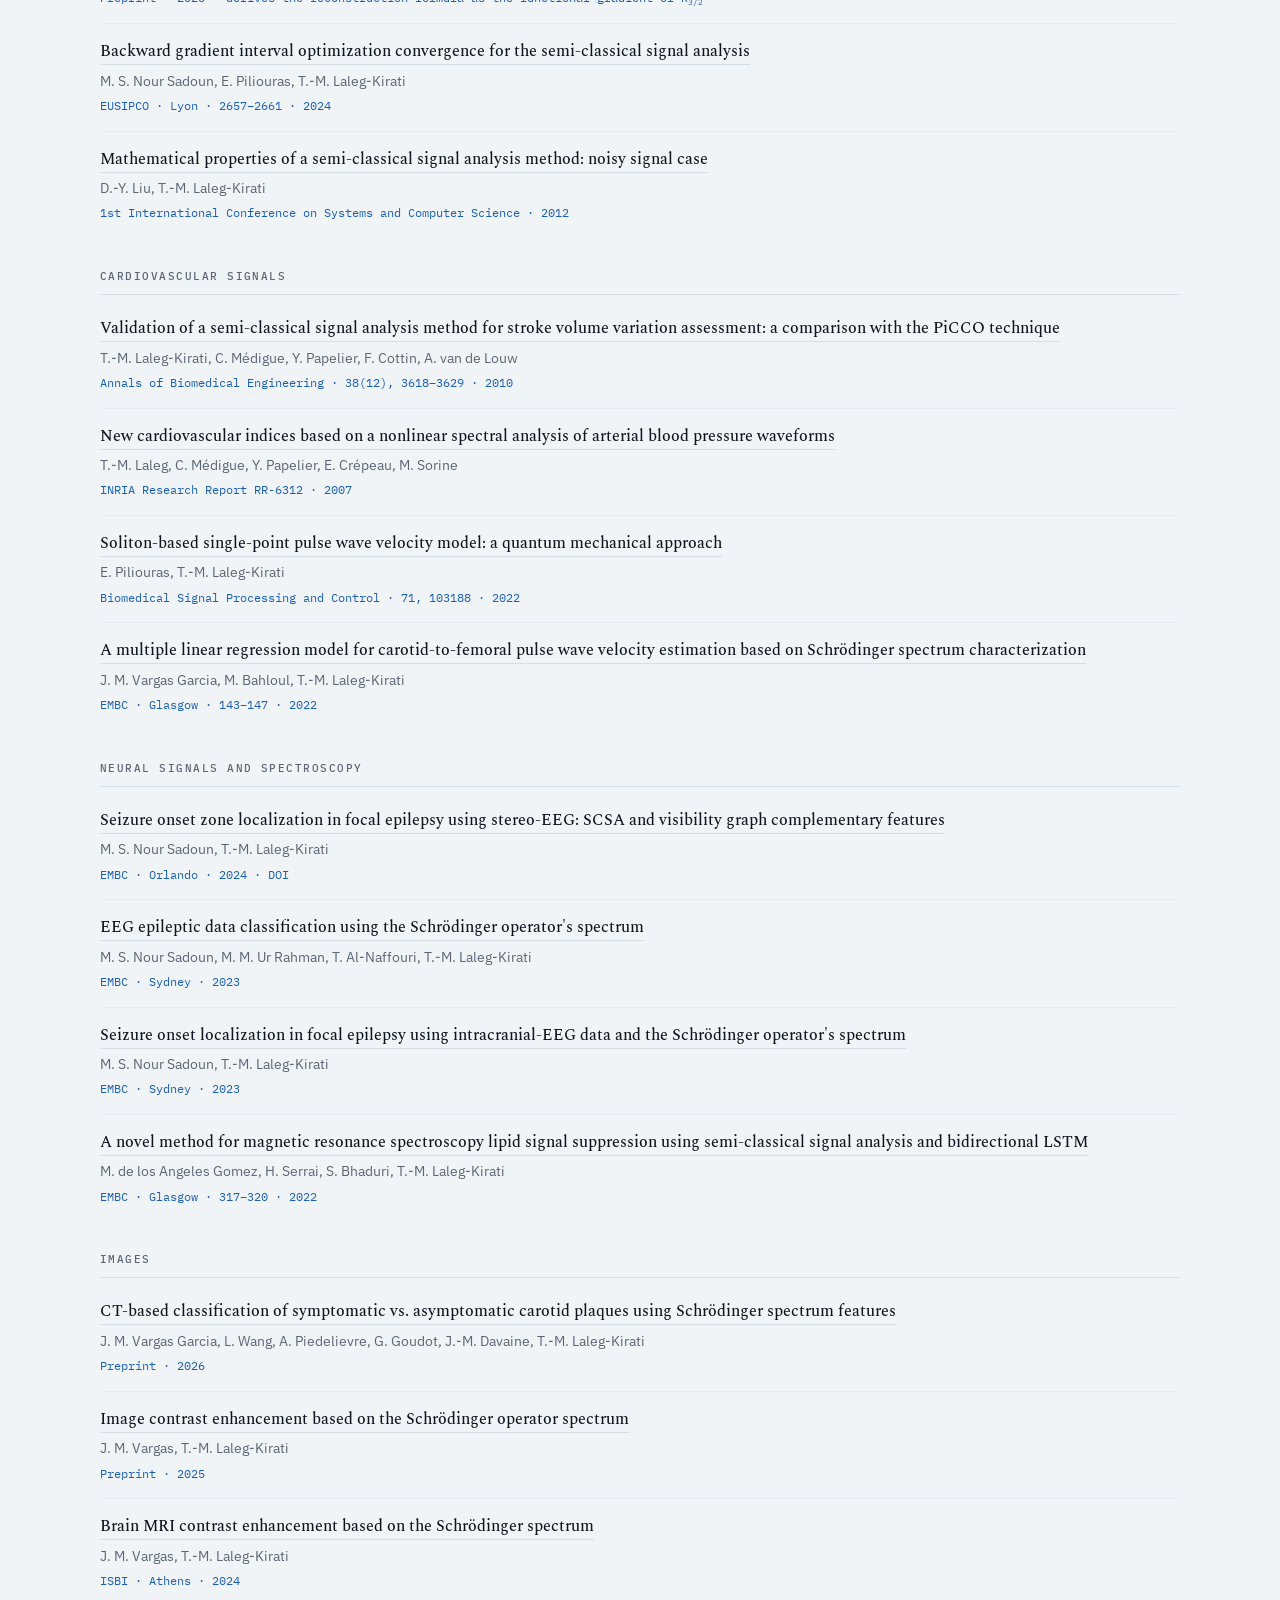
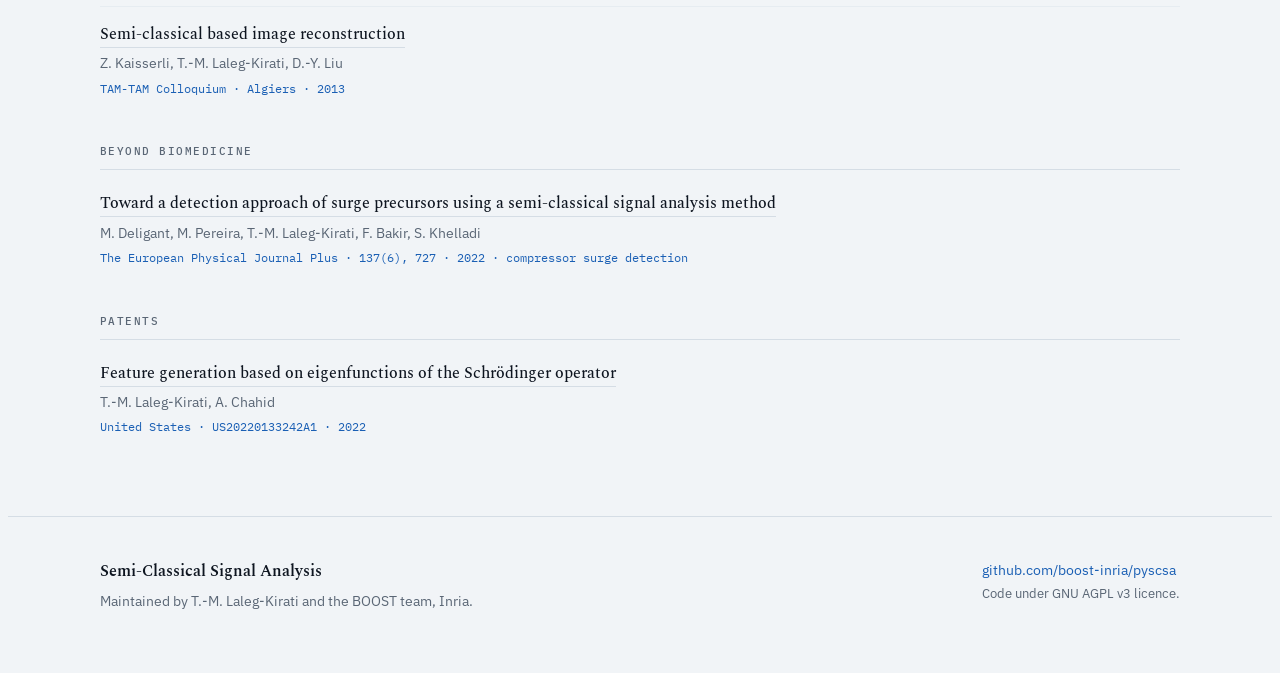
==== commit 58a87307: "Update publications.html" ====
--- a/publications.html
+++ b/publications.html
@@ -153,12 +153,6 @@
         <span class="v">United States · US20220133242A1 · 2022</span></div>
     </div>
 
-    <div class="todo"><b>Two things to check.</b> The C-SCSA paper cited in the pyscsa docstring
-      (Li &amp; Laleg-Kirati, IET Signal Processing 2021) does not appear in your HAL listing — it may
-      not be deposited, or the citation in the source may need correcting. And I left out the patent
-      <i>Reduced feature generation for signal classification based on position weight matrix</i>
-      (US20220147756A1), since its title doesn't name the Schrödinger operator — tell me if it belongs
-      here.</div>
   </div>
 </section>
 <footer>
